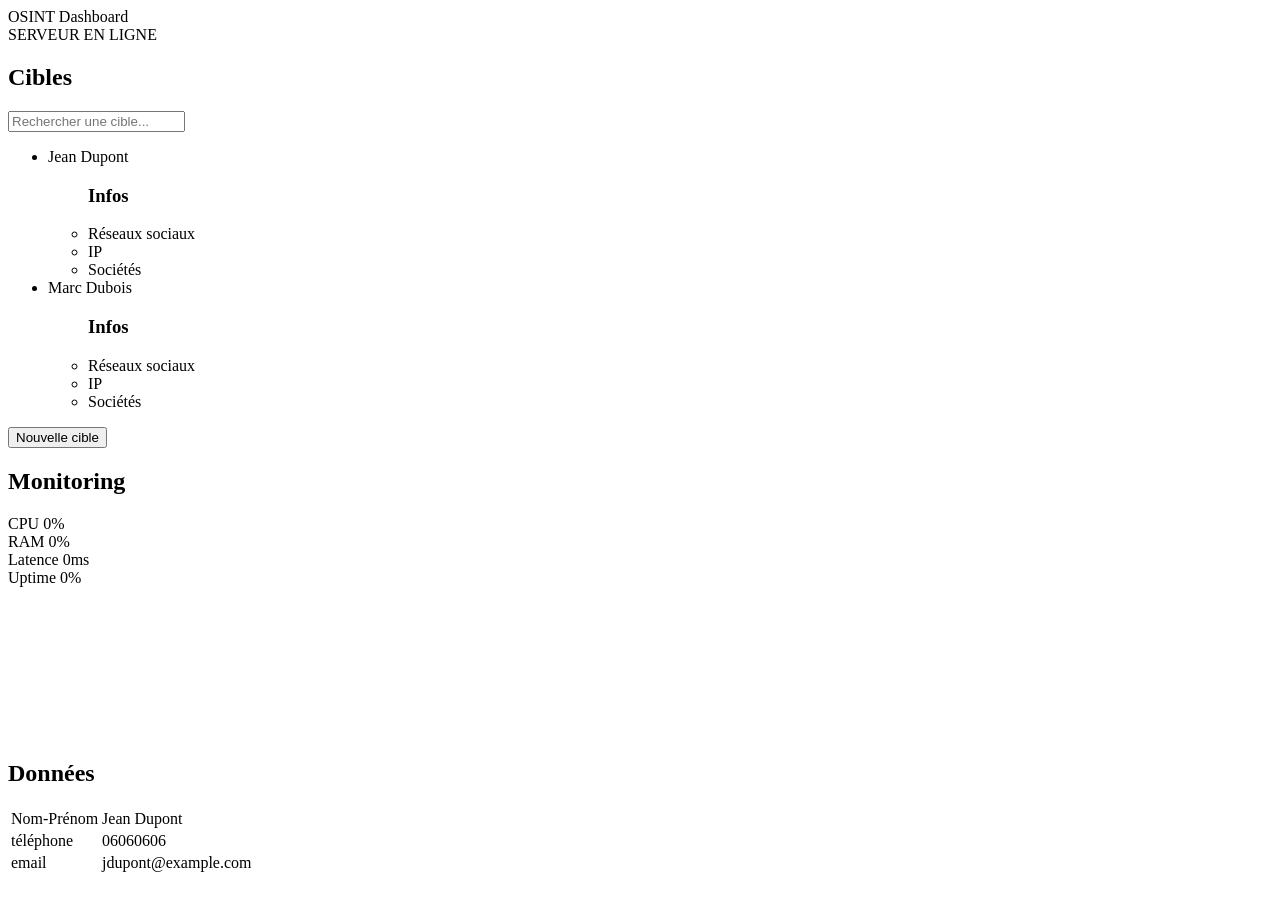
==== index.html @ aa7aa753 "Add files via upload" ====
<!DOCTYPE html>
<html lang="fr">
    <head>
        <meta charset="UTF-8">
        <title>OSINT Dashboard</title>
    </head>
    <body>
        <!-- Haut du site-->
        <header>
            <div>OSINT Dashboard</div>
            <div>
                <span id="clock"></span>
            </div>
            <div>
                <span>SERVEUR EN LIGNE</span>
            </div>
        </header>

        <!-- Menu gauche, a modifier pour changer les données en brut-->
        <aside>
            <h2>Cibles</h2>
            <input type="text" placeholder="Rechercher une cible...">
            <ul> <!--liste imbriquée-->
                <li>Jean Dupont
                    <ul><h3>Infos</h3>
                        <li>Réseaux sociaux</li>
                        <li>IP</li>
                        <li>Sociétés</li>
                    </ul>
                </li>
                <li>Marc Dubois
                    <ul><h3>Infos</h3>
                        <li>Réseaux sociaux</li>
                        <li>IP</li>
                        <li>Sociétés</li>
                    </ul>
                </li>
            </ul>
            <button>Nouvelle cible</button>
        </aside>

        <!--Centre du site-->
        <main>
            <section><!--Santé du serveur-->
                <h2>Monitoring</h2>
                <div>
                    <span>CPU</span>
                    <span id="cpu-val">0%</span><!--Mesure du CPU -->
                </div>
                <div>
                    <span>RAM</span>
                    <span id="ram-val">0%</span><!--Mesure RAM-->
                </div>
                <div>
                    <span>Latence</span>
                    <span id="latence-val">0ms</span><!--Mesure ping-->
                </div>
                <div>
                    <span>Uptime</span>
                    <span id="uptime-val">0%</span><!--Mesure uptime-->
                </div>
                <div>
                    <canvas id="ecg"></canvas>
                </div>
            </section>

            <section><!--Données récoltées par OSINT-->
                <h2>Données</h2>
                <table>
                    <tr>
                        <td>Nom-Prénom</td>
                        <td>Jean Dupont</td>
                    </tr>
                    <tr>
                        <td>téléphone</td>
                        <td>06060606</td>
                    </tr>
                    <tr>
                        <td>email</td>
                        <td>jdupont@example.com</td>
                    </tr>
                </table>
            </section>
        </main>
    </body>
        </html>
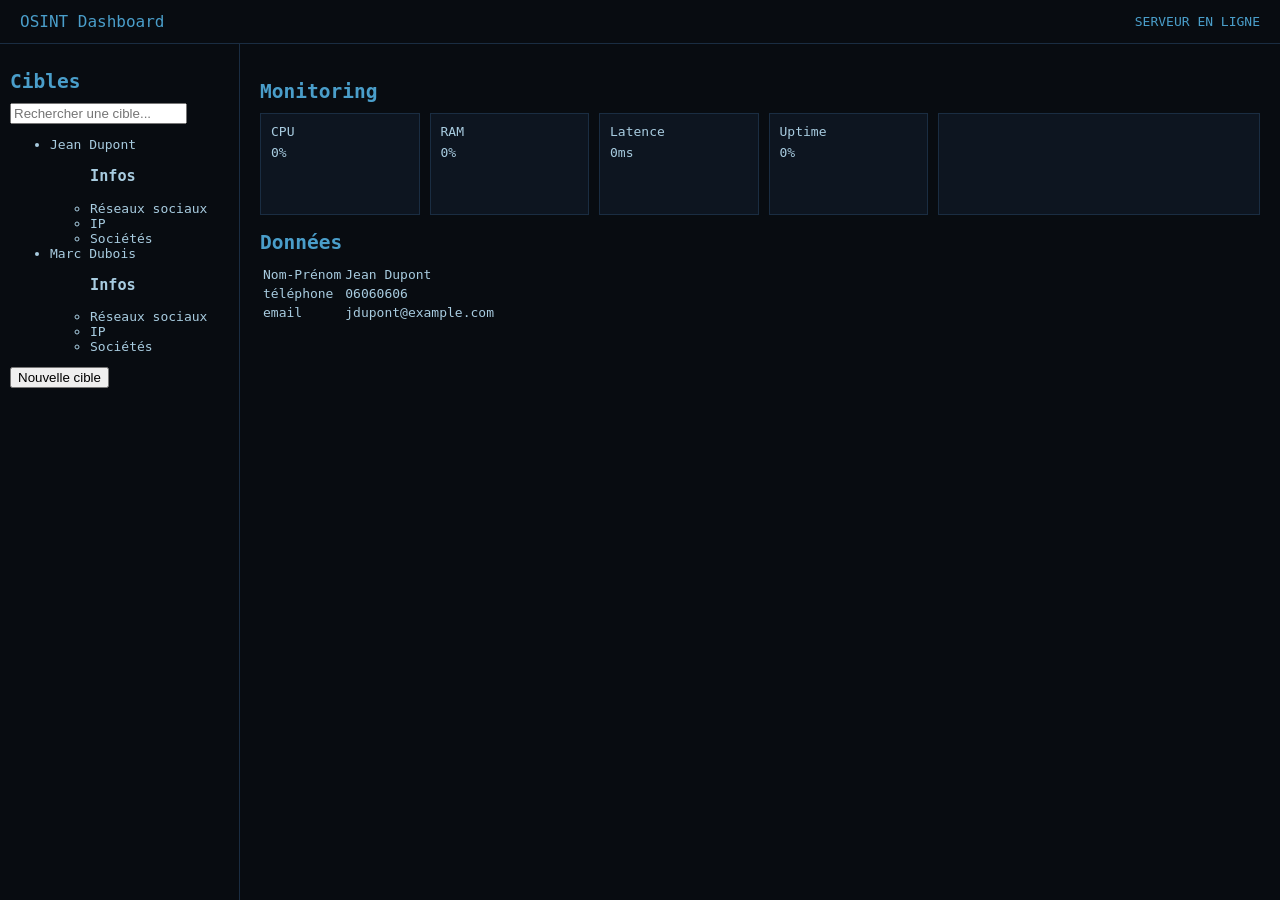
==== commit 1dc3f1a8: "Add files via upload" ====
--- a/index.html
+++ b/index.html
@@ -3,15 +3,17 @@
     <head>
         <meta charset="UTF-8">
         <title>OSINT Dashboard</title>
+        <link rel="stylesheet" href="style.css">
     </head>
     <body>
         <!-- Haut du site-->
+         <div class="layout">
         <header>
-            <div>OSINT Dashboard</div>
-            <div>
+            <div class="topbar-logo">OSINT Dashboard</div>
+            <div class="topbar-clock">
                 <span id="clock"></span>
             </div>
-            <div>
+            <div class="topbar-status">
                 <span>SERVEUR EN LIGNE</span>
             </div>
         </header>
@@ -41,30 +43,30 @@
 
         <!--Centre du site-->
         <main>
-            <section><!--Santé du serveur-->
-                <h2>Monitoring</h2>
-                <div>
+            <h2>Monitoring</h2>
+            <section class="monitoring"><!--Santé du serveur-->
+                <div class="metric-card">
                     <span>CPU</span>
                     <span id="cpu-val">0%</span><!--Mesure du CPU -->
                 </div>
-                <div>
+                <div class="metric-card">
                     <span>RAM</span>
                     <span id="ram-val">0%</span><!--Mesure RAM-->
                 </div>
-                <div>
+                <div class="metric-card">
                     <span>Latence</span>
                     <span id="latence-val">0ms</span><!--Mesure ping-->
                 </div>
-                <div>
+                <div class="metric-card">
                     <span>Uptime</span>
                     <span id="uptime-val">0%</span><!--Mesure uptime-->
                 </div>
-                <div>
+                <div class="ecg-card">
                     <canvas id="ecg"></canvas>
                 </div>
             </section>
 
-            <section><!--Données récoltées par OSINT-->
+            <section class="donnees"><!--Données récoltées par OSINT-->
                 <h2>Données</h2>
                 <table>
                     <tr>
@@ -82,5 +84,6 @@
                 </table>
             </section>
         </main>
+        </div>
     </body>
         </html>
--- a/style.css
+++ b/style.css
@@ -0,0 +1,88 @@
+:root {
+    --bg: #080c11;
+    --bleu: #4a9eca;
+    --texte: #a8cce0;
+}
+
+body {
+    background-color: var(--bg);
+    color: var(--texte);
+    font-family:monospace;
+    margin: 0;
+}
+
+.layout {
+    display: grid;
+    grid-template-columns: 240px 1fr;
+    grid-template-rows: 44px 1fr;
+    height: 100vh;
+    grid-template-areas:
+        "header header"
+        "sidebar main";
+}
+
+header {
+    grid-area: header;
+    background-color: var(--bg);
+    display: flex;
+    align-items: center;
+    padding: 0 20px;
+    border-bottom: 1px solid #1a2d42;
+}
+
+.topbar-status {
+    margin-left: 20px;
+    color: var(--bleu);
+}
+
+.topbar-logo {
+    font-size: 16px;
+    color: var(--bleu);
+}
+
+.topbar-clock {
+    margin-left: auto;
+}
+
+aside {
+    grid-area: sidebar;
+    border-right: 1px solid #1a2d42;
+    padding: 10px;
+    overflow-y: auto;
+}
+
+main {
+    grid-area: main;
+    padding: 20px;
+    overflow-y: auto;
+}
+
+h2 {
+    color: var(--bleu);
+    margin-bottom: 10px;
+}
+
+.monitoring {
+    display: flex;
+    gap: 10px;
+    margin-bottom: 10px;
+}
+
+.metric-card {
+    background-color: #0d1520;
+    border: 1px solid #1a2d42;
+    padding: 10px;
+    flex: 1;
+    display: flex;
+    flex-direction: column;
+    gap: 6px;
+    height: 80px;
+}
+
+.ecg-card {
+    flex: 2;
+    background-color: #0d1520;
+    border: 1px solid #1a2d42;
+    padding: 10px;
+    height: 80px;
+}
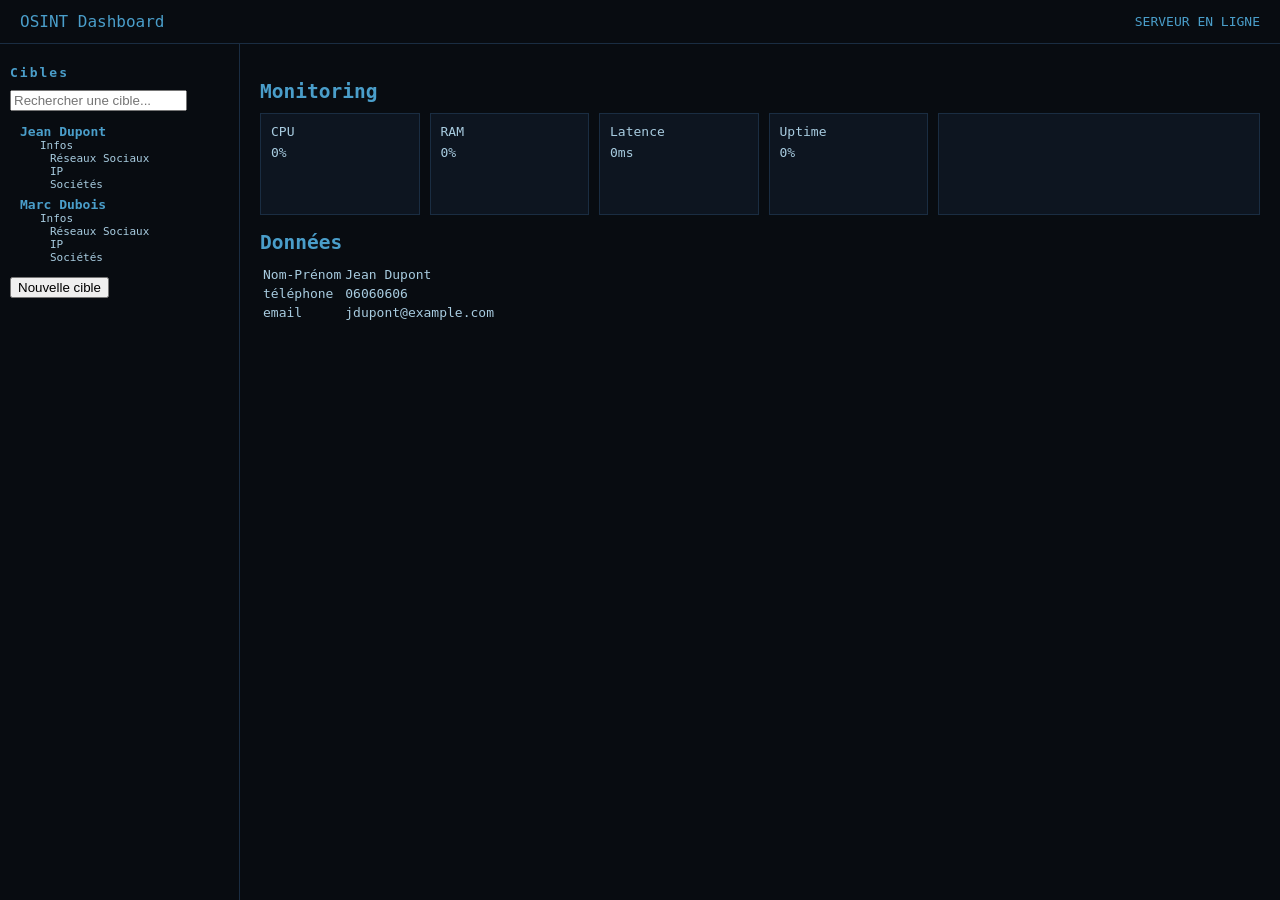
==== commit e7231bc9: "Add files via upload" ====
--- a/index.html
+++ b/index.html
@@ -22,19 +22,31 @@
         <aside>
             <h2>Cibles</h2>
             <input type="text" placeholder="Rechercher une cible...">
-            <ul> <!--liste imbriquée-->
-                <li>Jean Dupont
-                    <ul><h3>Infos</h3>
-                        <li>Réseaux sociaux</li>
-                        <li>IP</li>
-                        <li>Sociétés</li>
+            <ul><!--liste imbriquée-->
+                <li class="cible">
+                    Jean Dupont
+                    <ul>
+                        <li class="categorie">
+                            Infos
+                            <ul>
+                                <li>Réseaux Sociaux</li>
+                                <li>IP</li>
+                                <li>Sociétés</li>
+                            </ul>
+                        </li>
                     </ul>
                 </li>
-                <li>Marc Dubois
-                    <ul><h3>Infos</h3>
-                        <li>Réseaux sociaux</li>
-                        <li>IP</li>
-                        <li>Sociétés</li>
+                <li class="cible">
+                    Marc Dubois
+                    <ul>
+                        <li class="categorie">
+                            Infos
+                            <ul>
+                                <li>Réseaux Sociaux</li>
+                                <li>IP</li>
+                                <li>Sociétés</li>
+                            </ul>
+                        </li>
                     </ul>
                 </li>
             </ul>
--- a/style.css
+++ b/style.css
@@ -51,6 +51,30 @@
     overflow-y: auto;
 }
 
+aside ul {
+    list-style: none;
+    padding-left: 10px;
+}
+
+aside h2 {
+    margin-bottom: 10px;
+    font-size: 13px;
+    letter-spacing: 2px;
+}
+
+.cible {
+    font-weight: bold;
+    color: var(--bleu);
+    margin-bottom: 6px;
+}
+
+.categorie {
+    font-weight: normal;
+    color: var(--texte);
+    padding-left: 10px;
+    font-size: 11px;
+}
+
 main {
     grid-area: main;
     padding: 20px;
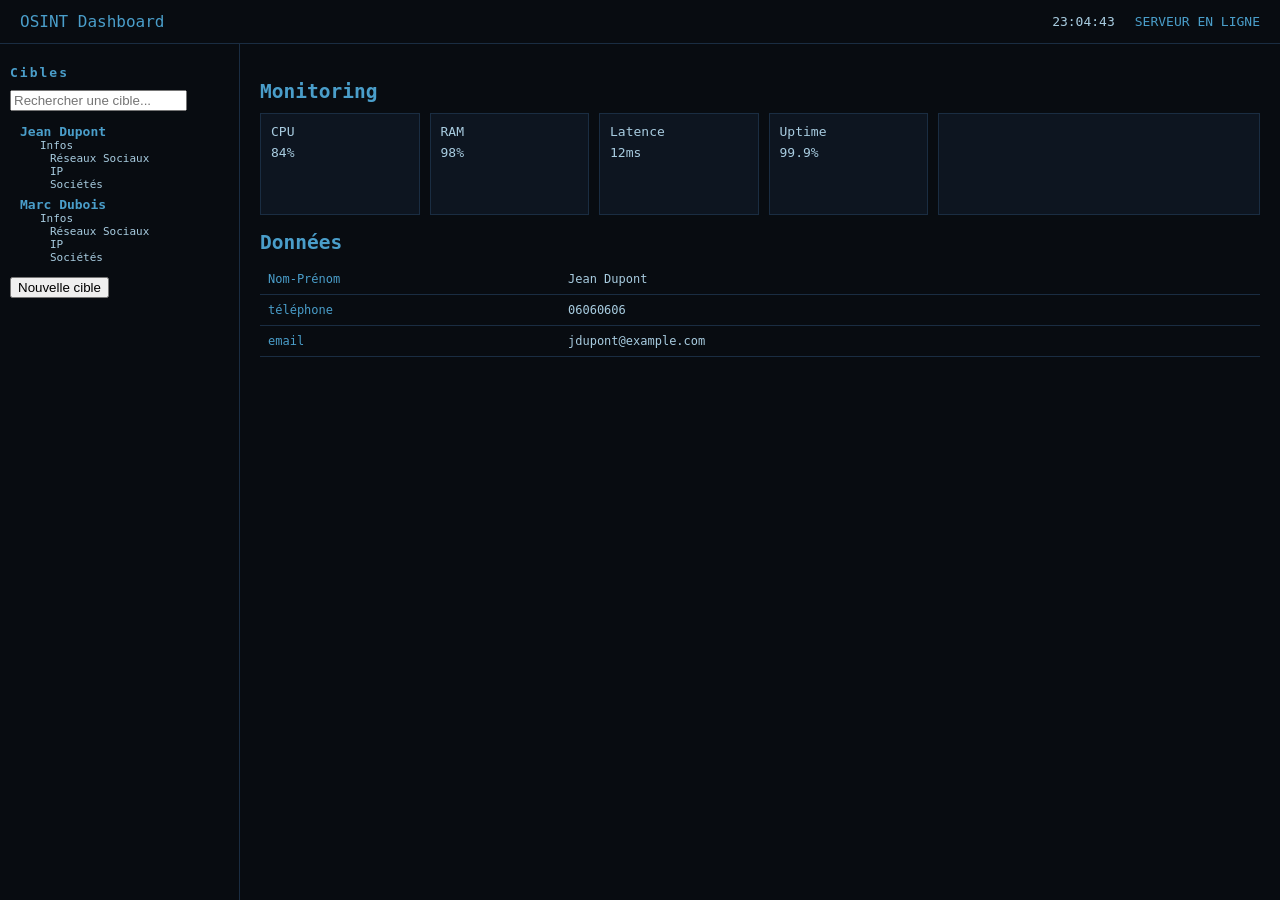
==== commit 8868b588: "Add files via upload" ====
--- a/index.html
+++ b/index.html
@@ -1,13 +1,15 @@
 <!DOCTYPE html>
 <html lang="fr">
-    <head>
-        <meta charset="UTF-8">
-        <title>OSINT Dashboard</title>
-        <link rel="stylesheet" href="style.css">
-    </head>
-    <body>
-        <!-- Haut du site-->
-         <div class="layout">
+
+<head>
+    <meta charset="UTF-8">
+    <title>OSINT Dashboard</title>
+    <link rel="stylesheet" href="style.css">
+</head>
+
+<body>
+    <!-- Haut du site-->
+    <div class="layout">
         <header>
             <div class="topbar-logo">OSINT Dashboard</div>
             <div class="topbar-clock">
@@ -96,6 +98,8 @@
                 </table>
             </section>
         </main>
-        </div>
-    </body>
-        </html>
+    </div>
+    <script src="main.js"></script>
+</body>
+
+</html>
--- a/style.css
+++ b/style.css
@@ -1,9 +1,10 @@
+/*VARIABLES*/
 :root {
     --bg: #080c11;
     --bleu: #4a9eca;
     --texte: #a8cce0;
 }
-
+/*BODY*/
 body {
     background-color: var(--bg);
     color: var(--texte);
@@ -20,7 +21,7 @@
         "header header"
         "sidebar main";
 }
-
+/*HEADER*/
 header {
     grid-area: header;
     background-color: var(--bg);
@@ -43,7 +44,7 @@
 .topbar-clock {
     margin-left: auto;
 }
-
+/*MENU GAUCHE*/
 aside {
     grid-area: sidebar;
     border-right: 1px solid #1a2d42;
@@ -61,7 +62,7 @@
     font-size: 13px;
     letter-spacing: 2px;
 }
-
+/*DONNEES CIBLES*/
 .cible {
     font-weight: bold;
     color: var(--bleu);
@@ -75,6 +76,23 @@
     font-size: 11px;
 }
 
+.donnees table {
+    width: 100%;
+    border-collapse: collapse;
+}
+
+.donnees td {
+    padding: 8px;
+    border-bottom: 1px solid #1a2d42;
+    font-size: 12px;
+}
+
+.donnees td:first-child {
+    color: var(--bleu);
+    width: 30%;
+}
+
+/*MAIN*/
 main {
     grid-area: main;
     padding: 20px;
@@ -85,7 +103,7 @@
     color: var(--bleu);
     margin-bottom: 10px;
 }
-
+/*SUIVI STATUT SERVEUR*/
 .monitoring {
     display: flex;
     gap: 10px;
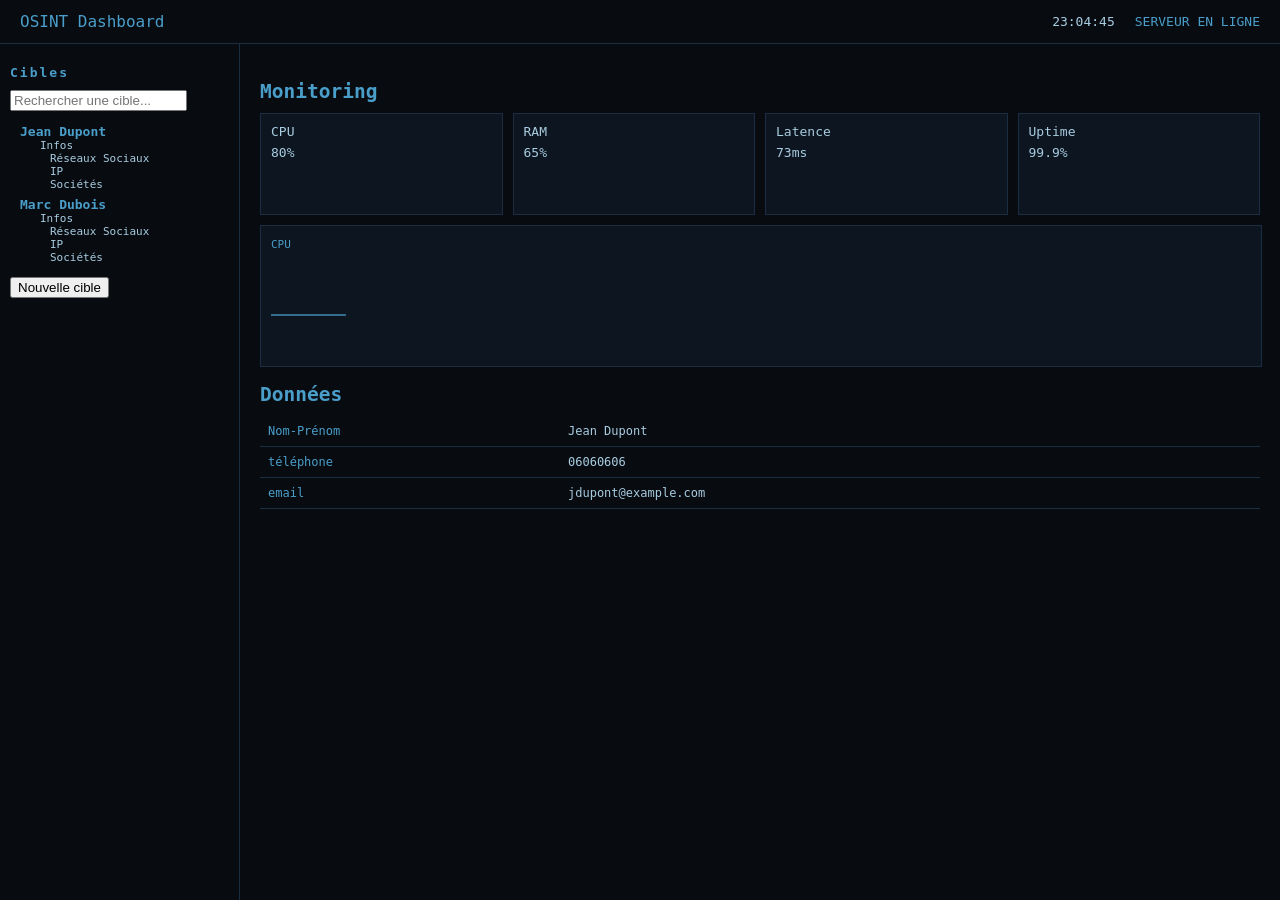
==== commit d454041a: "Add files via upload" ====
--- a/index.html
+++ b/index.html
@@ -75,10 +75,12 @@
                     <span>Uptime</span>
                     <span id="uptime-val">0%</span><!--Mesure uptime-->
                 </div>
-                <div class="ecg-card">
-                    <canvas id="ecg"></canvas>
-                </div>
             </section>
+            <div class="ecg-card">
+                <span>CPU</span>
+                <canvas id="ecg"></canvas>
+            </div>
+
 
             <section class="donnees"><!--Données récoltées par OSINT-->
                 <h2>Données</h2>
--- a/style.css
+++ b/style.css
@@ -4,11 +4,12 @@
     --bleu: #4a9eca;
     --texte: #a8cce0;
 }
+
 /*BODY*/
 body {
     background-color: var(--bg);
     color: var(--texte);
-    font-family:monospace;
+    font-family: monospace;
     margin: 0;
 }
 
@@ -21,6 +22,7 @@
         "header header"
         "sidebar main";
 }
+
 /*HEADER*/
 header {
     grid-area: header;
@@ -44,6 +46,7 @@
 .topbar-clock {
     margin-left: auto;
 }
+
 /*MENU GAUCHE*/
 aside {
     grid-area: sidebar;
@@ -62,6 +65,7 @@
     font-size: 13px;
     letter-spacing: 2px;
 }
+
 /*DONNEES CIBLES*/
 .cible {
     font-weight: bold;
@@ -103,6 +107,7 @@
     color: var(--bleu);
     margin-bottom: 10px;
 }
+
 /*SUIVI STATUT SERVEUR*/
 .monitoring {
     display: flex;
@@ -121,10 +126,26 @@
     height: 80px;
 }
 
+canvas {
+    display: block;
+}
+
 .ecg-card {
-    flex: 2;
     background-color: #0d1520;
     border: 1px solid #1a2d42;
     padding: 10px;
+    height: 120px;
+    width: calc(100% - 20px);
+}
+
+.ecg-card span {
+    font-size: 11px;
+    color: var(--bleu);
+}
+
+#ecg {
+    width: 100%;
     height: 80px;
+    ;
+    display: block;
 }
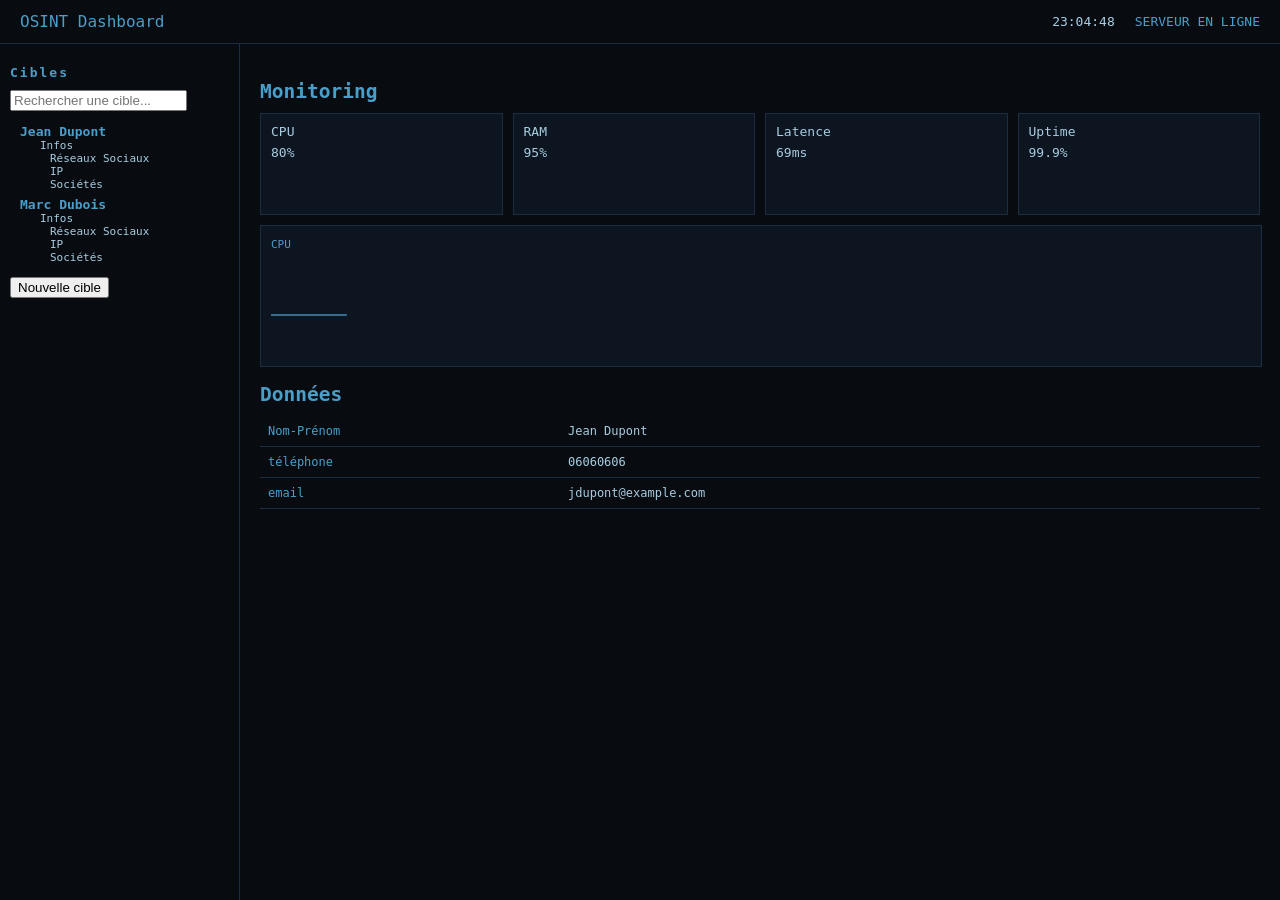
==== commit 97deabba: "Add files via upload" ====
--- a/index.html
+++ b/index.html
@@ -23,7 +23,7 @@
         <!-- Menu gauche, a modifier pour changer les données en brut-->
         <aside>
             <h2>Cibles</h2>
-            <input type="text" placeholder="Rechercher une cible...">
+            <input type="text" id="search" placeholder="Rechercher une cible...">
             <ul><!--liste imbriquée-->
                 <li class="cible">
                     Jean Dupont
